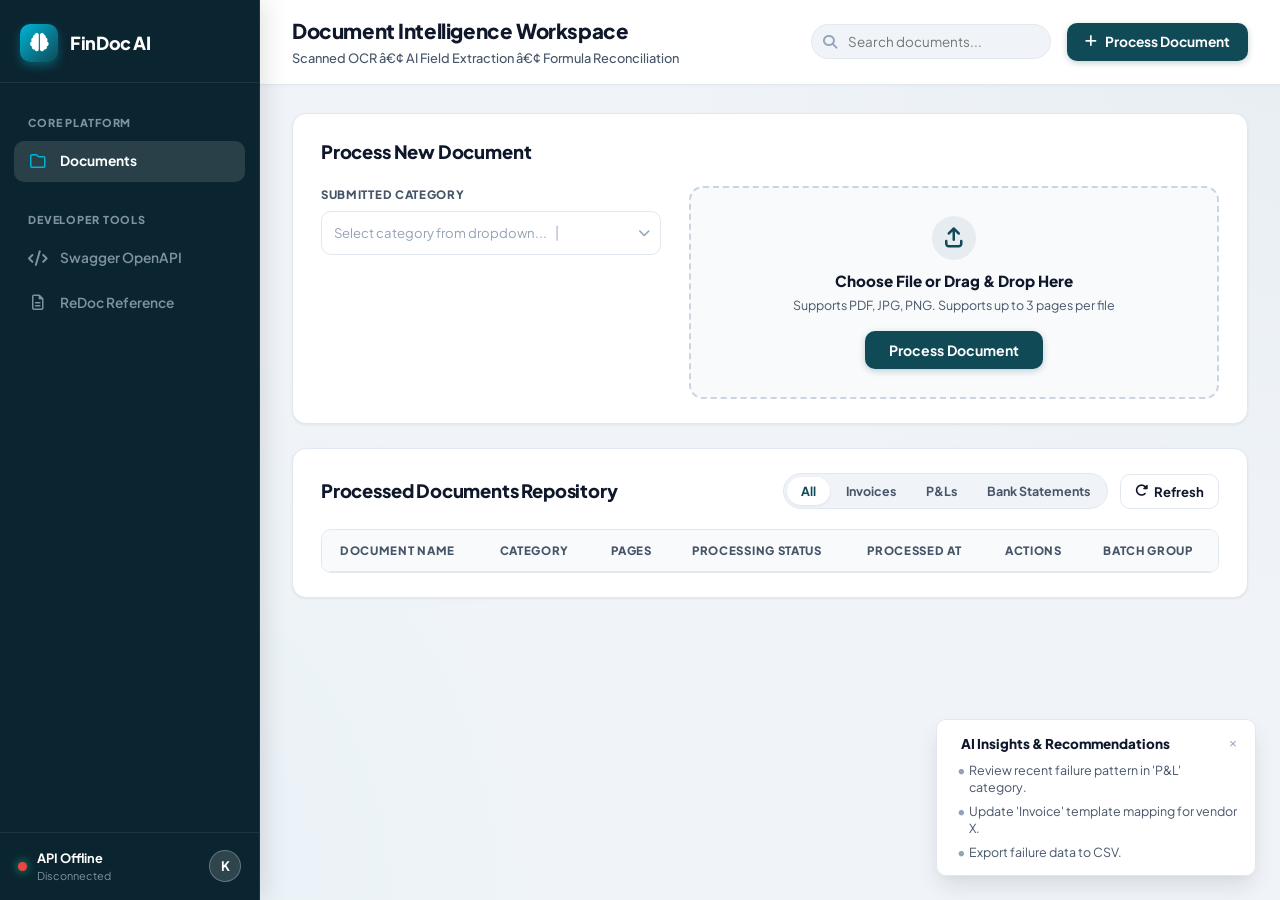
==== vercel-frontend/index.html @ 92c33982 "feat: add standalone frontend for Vercel deployment pointing to Render API" ====
<!DOCTYPE html>
<html lang="en">
<head>
  <meta charset="UTF-8">
  <meta name="viewport" content="width=device-width, initial-scale=1.0">
  <title>FinDoc AI â€” Enterprise Document Intelligence Platform</title>
  <link rel="stylesheet" href="https://cdnjs.cloudflare.com/ajax/libs/font-awesome/6.4.0/css/all.min.css">
  <link rel="stylesheet" href="css/styles.css">
</head>
<body>

  <!-- Left Navigation Sidebar -->
  <aside class="app-sidebar">
    <div class="sidebar-brand">
      <div class="brand-icon">
        <i class="fa-solid fa-brain"></i>
      </div>
      <div>
        <div class="brand-title">FinDoc AI</div>
      </div>
    </div>

    <nav class="sidebar-nav">
      <div class="nav-label">CORE PLATFORM</div>
      <a href="/" class="nav-item-link active">
        <i class="fa-regular fa-folder"></i>
        <span>Documents</span>
      </a>

      <div class="nav-label mt-4">DEVELOPER TOOLS</div>
      <a href="https://findoc-ai-2c11.onrender.com/docs" target="_blank" class="nav-item-link">
        <i class="fa-solid fa-code"></i>
        <span>Swagger OpenAPI</span>
      </a>
      <a href="https://findoc-ai-2c11.onrender.com/redoc" target="_blank" class="nav-item-link">
        <i class="fa-regular fa-file-lines"></i>
        <span>ReDoc Reference</span>
      </a>
    </nav>

    <div class="sidebar-footer">
      <div class="system-status-card" id="system-health-box">
        <div class="status-dot" id="health-dot"></div>
        <div>
          <div class="status-text" id="health-status-text">API Online</div>
          <div class="status-sub" id="health-latency">API Online â€¢ Ping 9ms</div>
        </div>
      </div>
      <div class="user-avatar-pill">K</div>
    </div>
  </aside>

  <!-- Main Content Workspace -->
  <main class="app-main">
    <!-- Top Bar -->
    <header class="app-topbar">
      <div class="topbar-title">
        <h1>Document Intelligence Workspace</h1>
        <p>Scanned OCR â€¢ AI Field Extraction â€¢ Formula Reconciliation</p>
      </div>

      <div class="topbar-actions">
        <div class="search-wrapper">
          <i class="fa-solid fa-magnifying-glass search-icon"></i>
          <input type="text" class="search-input" id="global-search-input" placeholder="Search documents...">
        </div>

        <a href="#process-form-section" class="btn-primary-custom">
          <i class="fa-solid fa-plus"></i>
          <span>Process Document</span>
        </a>
      </div>
    </header>

    <!-- Content Body -->
    <div class="app-content">

      <!-- Process New Document Section (Two-Column Card) -->
      <section class="process-document-card" id="process-form-section">
        <h3 class="card-title-lg">Process New Document</h3>

        <form id="upload-form">
          <div class="process-grid-two-col">
            
            <!-- Left: Fully Interactive Submitted Category Selection -->
            <div class="category-select-col">
              <label class="col-label">SUBMITTED CATEGORY</label>
              
              <!-- Interactive Selected Tags Box (Click box to open dropdown, click X to remove) -->
              <div class="category-tags-box" id="category-tags-display" onclick="toggleCategoryDropdown(event)">
                <div id="chips-container" style="display: flex; flex-wrap: wrap; gap: 6px; align-items: center;">
                  <!-- Dynamic chips will render here -->
                </div>
                <span class="tags-box-cursor">|</span>
                <span class="tags-box-caret" id="tags-caret"><i class="fa-solid fa-chevron-down"></i></span>
              </div>

              <!-- Category Options Dropdown Menu -->
              <div class="category-dropdown-container" id="category-dropdown" style="display: none;">
                <div class="category-option-item" data-val="invoice" onclick="onCategoryOptionClick('invoice', 'Invoice', event)">
                  <span>Invoice</span>
                </div>
                <div class="category-option-item" data-val="receipt" onclick="onCategoryOptionClick('receipt', 'Receipt', event)">
                  <span>Receipt</span>
                </div>
                <div class="category-option-item" data-val="po" onclick="onCategoryOptionClick('po', 'PO', event)">
                  <span>PO (Purchase Order)</span>
                </div>
                <div class="category-option-item" data-val="balance_sheet" onclick="onCategoryOptionClick('balance_sheet', 'Balance Sheet', event)">
                  <span>Balance Sheet</span>
                </div>
                <div class="category-option-item" data-val="profit_and_loss" onclick="onCategoryOptionClick('profit_and_loss', 'Profit & Loss', event)">
                  <span>Profit & Loss</span>
                </div>
                <div class="category-option-item" data-val="cash_flow_statement" onclick="onCategoryOptionClick('cash_flow_statement', 'Cash Flow', event)">
                  <span>Cash Flow Statement</span>
                </div>
                <div class="category-option-item" data-val="other" onclick="onCategoryOptionClick('other', 'Other', event)">
                  <span>Other</span>
                </div>
              </div>

              <input type="hidden" id="selected-document-type" name="document_type" value="invoice">
            </div>

            <!-- Right: Drop Zone and Action -->
            <div class="drop-zone-col">
              <div class="enterprise-drop-zone" id="drop-zone">
                <div class="drop-icon-wrapper">
                  <i class="fa-solid fa-arrow-up-from-bracket"></i>
                </div>
                <div class="drop-primary-text">Choose File or Drag & Drop Here</div>
                <div class="drop-secondary-text">Supports PDF, JPG, PNG. Supports up to 3 pages per file</div>
                
                <button type="submit" class="process-action-btn" id="process-submit-btn">
                  <span>Process Document</span>
                </button>
              </div>

              <input type="file" id="file-input" style="display:none;" accept=".pdf,.jpg,.jpeg,.png">

              <div id="file-selected-info" style="display:none; margin-top: 8px;">
                <span class="file-selected-pill">
                  <i class="fa-solid fa-file-circle-check"></i>
                  <span id="file-name-text"></span>
                </span>
              </div>
            </div>

          </div>
        </form>

        <!-- Notification Alert Box -->
        <div id="alert-container"></div>

        <!-- Processing Loader Box -->
        <div class="processing-box" id="processing-box" style="display: none;">
          <div class="spinner-custom"></div>
          <div>
            <div class="processing-title">Processing Document via Backend Pipeline...</div>
            <small style="font-size: 0.78rem; color: var(--primary); opacity: 0.85;">Executing PyMuPDF/EasyOCR, AI Extraction (Gemini & Grok) & Formula Reconciliation</small>
          </div>
        </div>
      </section>

      <!-- Processed Documents Repository Section -->
      <section class="documents-panel" id="documents-panel-section">
        <div class="panel-header">
          <div class="panel-title">
            <h2>Processed Documents Repository</h2>
          </div>

          <div style="display: flex; align-items: center; gap: 12px; flex-wrap: wrap;">
            <!-- Category Filter Tabs -->
            <div class="filter-tabs">
              <button class="filter-pill active" onclick="filterCategory('all', this)">All</button>
              <button class="filter-pill" onclick="filterCategory('invoice', this)">Invoices</button>
              <button class="filter-pill" onclick="filterCategory('profit_and_loss', this)">P&Ls</button>
              <button class="filter-pill" onclick="filterCategory('balance_sheet', this)">Bank Statements</button>
            </div>

            <button class="btn-outline-custom" onclick="loadDashboardData()">
              <i class="fa-solid fa-rotate-right"></i> Refresh
            </button>
          </div>
        </div>

        <!-- Documents Table -->
        <div class="data-table-container">
          <table class="custom-table">
            <thead>
              <tr>
                <th>DOCUMENT NAME</th>
                <th>CATEGORY</th>
                <th>PAGES</th>
                <th>PROCESSING STATUS</th>
                <th>PROCESSED AT</th>
                <th>ACTIONS</th>
                <th>BATCH GROUP</th>
              </tr>
            </thead>
            <tbody id="dashboard-table-body">
              <!-- Populated dynamically via GET /api/v1/documents -->
            </tbody>
          </table>
        </div>
      </section>

    </div>
  </main>

  <!-- Floating AI Insights & Recommendations Card -->
  <div class="ai-insights-widget" id="ai-insights-card">
    <div class="insights-header">
      <div class="insights-title">
        <i class="fa-solid fa-sparkles"></i>
        <span>AI Insights & Recommendations</span>
      </div>
      <button onclick="document.getElementById('ai-insights-card').style.display='none'" style="background:none; border:none; color: var(--text-subtle); cursor: pointer; font-size: 0.85rem;">&times;</button>
    </div>
    <ul class="insights-list">
      <li>Review recent failure pattern in 'P&L' category.</li>
      <li>Update 'Invoice' template mapping for vendor X.</li>
      <li>Export failure data to CSV.</li>
    </ul>
  </div>

  <script src="js/dashboard.js"></script>
</body>
</html>
---- vercel-frontend/css/styles.css ----
/* ==========================================================================
   FINDOC AI — ENTERPRISE FINANCIAL DOCUMENT INTELLIGENCE PLATFORM
   Custom Enterprise Fintech Theme matching FinDoc AI Design System
   ========================================================================== */

@import url('https://fonts.googleapis.com/css2?family=Plus+Jakarta+Sans:wght@400;500;600;700;800&family=Inter:wght@400;500;600;700;800&family=JetBrains+Mono:wght@400;500;600&display=swap');

:root {
  /* Brand Teal Palette */
  --primary: #0f4a56;
  --primary-hover: #0a353e;
  --primary-light: #e6f3f5;
  --primary-border: #b8dbe0;
  --accent-cyan: #00B4D8;
  --accent-teal: #2DD4BF;

  /* App Backgrounds */
  --bg-app: #F0F4F8;
  --bg-card: #FFFFFF;
  --bg-sidebar: #0b2530;
  --bg-sidebar-active: rgba(255, 255, 255, 0.12);
  --bg-sidebar-hover: rgba(255, 255, 255, 0.07);
  
  --border-color: #E2E8F0;
  --border-subtle: #EDF2F7;
  --border-sidebar: rgba(255, 255, 255, 0.08);

  /* Typography */
  --text-main: #0F172A;
  --text-muted: #475569;
  --text-subtle: #94A3B8;
  --text-sidebar: #E2E8F0;
  --text-sidebar-muted: #7E92A2;

  /* Status Tokens */
  --status-pass-text: #15803D;
  --status-pass-bg: #DCFCE7;
  --status-pass-border: #BBF7D0;

  --status-fail-text: #B91C1C;
  --status-fail-bg: #FEE2E2;
  --status-fail-border: #FECACA;

  --status-proc-text: #B45309;
  --status-proc-bg: #FEF3C7;
  --status-proc-border: #FDE68A;

  --status-na-text: #475569;
  --status-na-bg: #F1F5F9;
  --status-na-border: #E2E8F0;

  /* Shadows */
  --shadow-xs: 0 1px 2px 0 rgba(0, 0, 0, 0.03);
  --shadow-sm: 0 1px 3px 0 rgba(15, 23, 42, 0.06), 0 1px 2px -1px rgba(15, 23, 42, 0.04);
  --shadow-md: 0 4px 12px -2px rgba(15, 23, 42, 0.08), 0 2px 6px -2px rgba(15, 23, 42, 0.04);
  --shadow-lg: 0 12px 24px -4px rgba(15, 23, 42, 0.12), 0 4px 8px -2px rgba(15, 23, 42, 0.04);

  /* Radii */
  --radius-sm: 6px;
  --radius-md: 10px;
  --radius-lg: 14px;
  --radius-xl: 18px;
}

/* Base Reset */
* {
  box-sizing: border-box;
  margin: 0;
  padding: 0;
}

html, body {
  height: 100%;
}

body {
  font-family: 'Plus Jakarta Sans', 'Inter', -apple-system, BlinkMacSystemFont, sans-serif;
  background-color: var(--bg-app);
  background-image: 
    radial-gradient(circle at 100% 0%, rgba(15, 74, 86, 0.04) 0%, transparent 40%),
    radial-gradient(circle at 0% 100%, rgba(0, 180, 216, 0.04) 0%, transparent 40%);
  color: var(--text-main);
  line-height: 1.5;
  -webkit-font-smoothing: antialiased;
  display: flex;
}

/* -------------------------------------------------------------
   LEFT SIDEBAR (Deep Teal Enterprise)
   ------------------------------------------------------------- */
.app-sidebar {
  width: 260px;
  background: var(--bg-sidebar);
  border-right: 1px solid var(--border-sidebar);
  display: flex;
  flex-direction: column;
  height: 100vh;
  position: fixed;
  top: 0;
  left: 0;
  z-index: 100;
  box-shadow: 4px 0 24px rgba(0, 0, 0, 0.12);
}

.sidebar-brand {
  padding: 24px 20px 20px 20px;
  display: flex;
  align-items: center;
  gap: 12px;
  border-bottom: 1px solid var(--border-sidebar);
}

.brand-icon {
  width: 38px;
  height: 38px;
  background: linear-gradient(135deg, #00B4D8, #0f4a56);
  border-radius: var(--radius-md);
  display: flex;
  align-items: center;
  justify-content: center;
  color: white;
  font-size: 1.15rem;
  box-shadow: 0 4px 10px rgba(0, 180, 216, 0.35);
}

.brand-title {
  font-weight: 800;
  font-size: 1.12rem;
  color: #FFFFFF;
  letter-spacing: -0.02em;
  display: flex;
  align-items: center;
  gap: 6px;
}

.brand-version {
  display: inline-block;
  font-size: 0.62rem;
  font-weight: 800;
  background: rgba(255, 255, 255, 0.1);
  border: 1px solid rgba(255, 255, 255, 0.18);
  color: #94A3B8;
  padding: 2px 8px;
  border-radius: 99px;
  text-transform: uppercase;
  letter-spacing: 0.06em;
  margin-top: 3px;
}

.sidebar-nav {
  padding: 20px 14px;
  display: flex;
  flex-direction: column;
  gap: 4px;
  flex-grow: 1;
  overflow-y: auto;
}

.nav-label {
  font-size: 0.68rem;
  font-weight: 800;
  text-transform: uppercase;
  color: var(--text-sidebar-muted);
  padding: 12px 14px 6px 14px;
  letter-spacing: 0.08em;
}

.nav-label.mt-4 {
  margin-top: 14px;
}

.nav-item-link {
  display: flex;
  align-items: center;
  gap: 12px;
  padding: 10px 14px;
  border-radius: var(--radius-md);
  color: var(--text-sidebar-muted);
  text-decoration: none;
  font-weight: 600;
  font-size: 0.86rem;
  transition: all 0.18s ease;
  position: relative;
  cursor: pointer;
}

.nav-item-link i {
  font-size: 0.98rem;
  width: 20px;
  text-align: center;
  color: var(--text-sidebar-muted);
  transition: color 0.18s ease;
}

.nav-item-link:hover {
  background: var(--bg-sidebar-hover);
  color: #FFFFFF;
}

.nav-item-link:hover i {
  color: #FFFFFF;
}

.nav-item-link.active {
  background: var(--bg-sidebar-active);
  color: #FFFFFF;
  font-weight: 700;
}

.nav-item-link.active i {
  color: var(--accent-cyan);
}

.nav-item-subtext {
  display: block;
  font-size: 0.68rem;
  color: var(--text-sidebar-muted);
  font-weight: 400;
  margin-top: 1px;
}

.sidebar-footer {
  padding: 16px 18px;
  border-top: 1px solid var(--border-sidebar);
  display: flex;
  align-items: center;
  justify-content: space-between;
  gap: 12px;
}

.system-status-card {
  display: flex;
  align-items: center;
  gap: 10px;
}

.status-dot {
  width: 9px;
  height: 9px;
  border-radius: 50%;
  background: #10B981;
  box-shadow: 0 0 10px #10B981;
  animation: pulse-dot 2s infinite;
}

@keyframes pulse-dot {
  0% { transform: scale(0.95); box-shadow: 0 0 0 0 rgba(16, 185, 129, 0.6); }
  70% { transform: scale(1); box-shadow: 0 0 0 6px rgba(16, 185, 129, 0); }
  100% { transform: scale(0.95); box-shadow: 0 0 0 0 rgba(16, 185, 129, 0); }
}

.status-text {
  font-size: 0.8rem;
  font-weight: 700;
  color: #FFFFFF;
}

.status-sub {
  font-size: 0.68rem;
  color: var(--text-sidebar-muted);
}

.user-avatar-pill {
  width: 32px;
  height: 32px;
  border-radius: 50%;
  background: rgba(255, 255, 255, 0.15);
  border: 1px solid rgba(255, 255, 255, 0.25);
  color: #FFFFFF;
  display: flex;
  align-items: center;
  justify-content: center;
  font-size: 0.82rem;
  font-weight: 700;
}

/* -------------------------------------------------------------
   MAIN CONTENT AREA
   ------------------------------------------------------------- */
.app-main {
  margin-left: 260px;
  flex-grow: 1;
  display: flex;
  flex-direction: column;
  min-height: 100vh;
  position: relative;
}

/* Top Bar */
.app-topbar {
  background: #FFFFFF;
  border-bottom: 1px solid var(--border-color);
  padding: 16px 32px;
  display: flex;
  align-items: center;
  justify-content: space-between;
  position: sticky;
  top: 0;
  z-index: 50;
  box-shadow: 0 1px 4px rgba(0,0,0,0.03);
}

.topbar-title h1 {
  font-size: 1.28rem;
  font-weight: 800;
  color: var(--text-main);
  letter-spacing: -0.02em;
}

.topbar-title p {
  font-size: 0.8rem;
  color: var(--text-muted);
  margin-top: 2px;
  font-weight: 500;
}

.topbar-actions {
  display: flex;
  align-items: center;
  gap: 16px;
}

.search-wrapper {
  position: relative;
}

.search-icon {
  position: absolute;
  left: 12px;
  top: 50%;
  transform: translateY(-50%);
  color: var(--text-subtle);
  font-size: 0.88rem;
}

.search-input {
  background: var(--bg-app);
  border: 1px solid var(--border-color);
  border-radius: 99px;
  padding: 8px 16px 8px 36px;
  font-size: 0.84rem;
  font-family: inherit;
  color: var(--text-main);
  width: 240px;
  transition: all 0.2s ease;
}

.search-input:focus {
  outline: none;
  border-color: var(--primary);
  background: #FFFFFF;
  box-shadow: 0 0 0 3px rgba(15, 74, 86, 0.1);
  width: 290px;
}

.notif-wrapper {
  position: relative;
}

.topbar-icon-btn {
  width: 38px;
  height: 38px;
  border-radius: 50%;
  border: 1px solid var(--border-color);
  background: #FFFFFF;
  color: var(--text-muted);
  display: flex;
  align-items: center;
  justify-content: center;
  cursor: pointer;
  position: relative;
  transition: all 0.15s ease;
}

.topbar-icon-btn:hover {
  background: var(--bg-app);
  color: var(--text-main);
}

.notif-badge {
  width: 8px;
  height: 8px;
  background: #EF4444;
  border-radius: 50%;
  position: absolute;
  top: 8px;
  right: 9px;
  border: 1.5px solid #FFFFFF;
}

/* Notifications Dropdown Menu */
.notifications-dropdown {
  position: absolute;
  top: calc(100% + 10px);
  right: 0;
  width: 330px;
  background: #FFFFFF;
  border: 1px solid var(--border-color);
  border-radius: var(--radius-lg);
  box-shadow: 0 12px 30px rgba(0, 0, 0, 0.12);
  z-index: 1000;
  display: none;
  overflow: hidden;
  animation: dropdown-fade 0.18s ease-out;
}

@keyframes dropdown-fade {
  from { opacity: 0; transform: translateY(-6px); }
  to { opacity: 1; transform: translateY(0); }
}

.notif-header {
  padding: 14px 16px;
  background: #F8FAFC;
  border-bottom: 1px solid var(--border-color);
  display: flex;
  align-items: center;
  justify-content: space-between;
}

.notif-header h4 {
  font-size: 0.88rem;
  font-weight: 800;
  color: var(--text-main);
  margin: 0;
  display: flex;
  align-items: center;
  gap: 8px;
}

.notif-clear-btn {
  font-size: 0.72rem;
  font-weight: 700;
  color: var(--primary);
  background: none;
  border: none;
  cursor: pointer;
}

.notif-clear-btn:hover {
  text-decoration: underline;
}

.notif-list {
  max-height: 280px;
  overflow-y: auto;
  list-style: none;
  padding: 0;
  margin: 0;
}

.notif-item {
  padding: 12px 16px;
  border-bottom: 1px solid var(--border-subtle);
  display: flex;
  gap: 12px;
  align-items: flex-start;
  transition: background 0.15s ease;
}

.notif-item:hover {
  background: #F8FAFC;
}

.notif-item-icon {
  width: 28px;
  height: 28px;
  border-radius: 50%;
  display: flex;
  align-items: center;
  justify-content: center;
  font-size: 0.8rem;
  flex-shrink: 0;
  margin-top: 2px;
}

.notif-item-icon.green { background: #DCFCE7; color: #15803D; }
.notif-item-icon.blue { background: #E0F2FE; color: #0369A1; }
.notif-item-icon.amber { background: #FEF3C7; color: #B45309; }

.notif-item-content h5 {
  font-size: 0.8rem;
  font-weight: 700;
  color: var(--text-main);
  margin: 0 0 2px 0;
}

.notif-item-content p {
  font-size: 0.73rem;
  color: var(--text-muted);
  margin: 0 0 4px 0;
  line-height: 1.35;
}

.notif-item-time {
  font-size: 0.68rem;
  color: var(--text-subtle);
}

.btn-primary-custom {
  background: var(--primary);
  color: #FFFFFF;
  border: none;
  border-radius: var(--radius-md);
  padding: 9px 18px;
  font-size: 0.86rem;
  font-weight: 700;
  font-family: inherit;
  cursor: pointer;
  display: inline-flex;
  align-items: center;
  gap: 8px;
  text-decoration: none;
  box-shadow: 0 2px 6px rgba(15, 74, 86, 0.25);
  transition: all 0.2s ease;
}

.btn-primary-custom:hover {
  background: var(--primary-hover);
  transform: translateY(-1px);
  box-shadow: 0 4px 10px rgba(15, 74, 86, 0.32);
}

.btn-primary-custom:active {
  transform: translateY(0);
}

.btn-outline-custom {
  background: #FFFFFF;
  border: 1px solid var(--border-color);
  color: var(--text-main);
  border-radius: var(--radius-md);
  padding: 8px 14px;
  font-size: 0.82rem;
  font-weight: 700;
  font-family: inherit;
  cursor: pointer;
  display: inline-flex;
  align-items: center;
  gap: 6px;
  text-decoration: none;
  transition: all 0.15s ease;
}

.btn-outline-custom:hover {
  background: var(--bg-app);
  border-color: #CBD5E1;
}

/* App Content Area */
.app-content {
  padding: 28px 32px;
  display: flex;
  flex-direction: column;
  gap: 24px;
  flex-grow: 1;
}

/* -------------------------------------------------------------
   PROCESS NEW DOCUMENT CARD (Two-Column Layout)
   ------------------------------------------------------------- */
.process-document-card {
  background: var(--bg-card);
  border: 1px solid var(--border-color);
  border-radius: var(--radius-lg);
  padding: 24px 28px;
  box-shadow: var(--shadow-sm);
}

.card-title-lg {
  font-size: 1.15rem;
  font-weight: 800;
  color: var(--text-main);
  letter-spacing: -0.01em;
  margin-bottom: 20px;
}

.process-grid-two-col {
  display: grid;
  grid-template-columns: 340px 1fr;
  gap: 28px;
  align-items: stretch;
}

@media (max-width: 980px) {
  .process-grid-two-col {
    grid-template-columns: 1fr;
  }
}

/* Left Column: Category Tags Box */
.category-select-col {
  display: flex;
  flex-direction: column;
}

.col-label {
  font-size: 0.72rem;
  font-weight: 800;
  text-transform: uppercase;
  color: var(--text-muted);
  letter-spacing: 0.06em;
  margin-bottom: 8px;
}

.category-tags-box {
  background: #FFFFFF;
  border: 1px solid var(--border-color);
  border-radius: var(--radius-md);
  padding: 6px 10px;
  display: flex;
  flex-wrap: wrap;
  gap: 6px;
  align-items: center;
  min-height: 44px;
  margin-bottom: 8px;
  cursor: pointer;
  position: relative;
  transition: all 0.15s ease;
}

.category-tags-box:hover,
.category-tags-box:focus-within {
  border-color: var(--primary);
  box-shadow: 0 0 0 2px rgba(15, 74, 86, 0.1);
}

.category-chip {
  background: var(--bg-app);
  border: 1px solid #CBD5E1;
  color: var(--text-main);
  font-size: 0.78rem;
  font-weight: 700;
  padding: 4px 8px;
  border-radius: 6px;
  display: inline-flex;
  align-items: center;
  gap: 6px;
  transition: all 0.15s ease;
  user-select: none;
}

.category-chip.primary-selected {
  background: rgba(15, 74, 86, 0.1);
  border-color: var(--primary);
  color: var(--primary);
}

.category-chip .chip-close {
  display: inline-flex;
  align-items: center;
  justify-content: center;
  width: 15px;
  height: 15px;
  border-radius: 50%;
  font-size: 0.75rem;
  line-height: 1;
  color: var(--text-muted);
  cursor: pointer;
  transition: all 0.15s ease;
}

.category-chip .chip-close:hover {
  background: #FEE2E2;
  color: #B91C1C;
}

.tags-box-cursor {
  display: inline-block;
  color: var(--text-subtle);
  font-weight: 300;
  font-size: 0.9rem;
  animation: blink 1s infinite;
}

@keyframes blink {
  0%, 100% { opacity: 1; }
  50% { opacity: 0; }
}

.tags-box-caret {
  margin-left: auto;
  color: var(--text-subtle);
  font-size: 0.75rem;
  padding-left: 6px;
  transition: transform 0.2s ease;
}

.tags-box-caret.open {
  transform: rotate(180deg);
}

.category-dropdown-container {
  background: #FFFFFF;
  border: 1px solid var(--border-color);
  border-radius: var(--radius-md);
  padding: 6px;
  display: flex;
  flex-direction: column;
  gap: 3px;
  max-height: 180px;
  overflow-y: auto;
  box-shadow: 0 4px 12px rgba(0, 0, 0, 0.08);
}

.category-option-item {
  padding: 7px 12px;
  border-radius: var(--radius-sm);
  font-size: 0.82rem;
  font-weight: 600;
  color: var(--text-main);
  cursor: pointer;
  display: flex;
  align-items: center;
  justify-content: space-between;
  transition: all 0.15s ease;
}

.category-option-item:hover {
  background: #FFFFFF;
  color: var(--primary);
  box-shadow: var(--shadow-xs);
}

.category-option-item.selected {
  background: #FFFFFF;
  color: var(--primary);
  font-weight: 700;
  border-left: 3px solid var(--primary);
}

/* Right Column: Drop Zone */
.drop-zone-col {
  display: flex;
  flex-direction: column;
}

.enterprise-drop-zone {
  background: #F8FAFC;
  border: 2px dashed #CBD5E1;
  border-radius: var(--radius-lg);
  padding: 28px 24px;
  display: flex;
  flex-direction: column;
  align-items: center;
  justify-content: center;
  text-align: center;
  cursor: pointer;
  transition: all 0.2s ease;
  min-height: 190px;
}

.enterprise-drop-zone:hover,
.enterprise-drop-zone.dragover {
  border-color: var(--primary);
  background: rgba(15, 74, 86, 0.03);
}

.drop-icon-wrapper {
  width: 44px;
  height: 44px;
  background: rgba(15, 74, 86, 0.08);
  border-radius: 50%;
  display: flex;
  align-items: center;
  justify-content: center;
  color: var(--primary);
  font-size: 1.25rem;
  margin-bottom: 10px;
}

.drop-primary-text {
  font-size: 0.95rem;
  font-weight: 800;
  color: var(--text-main);
  margin-bottom: 4px;
}

.drop-secondary-text {
  font-size: 0.78rem;
  color: var(--text-muted);
  margin-bottom: 16px;
}

.process-action-btn {
  background: var(--primary);
  color: #FFFFFF;
  border: none;
  border-radius: var(--radius-md);
  padding: 10px 24px;
  font-size: 0.88rem;
  font-weight: 700;
  font-family: inherit;
  cursor: pointer;
  display: inline-flex;
  align-items: center;
  gap: 8px;
  box-shadow: 0 2px 6px rgba(15, 74, 86, 0.25);
  transition: all 0.2s ease;
}

.process-action-btn:hover {
  background: var(--primary-hover);
  transform: translateY(-1px);
}

.file-selected-pill {
  margin-top: 10px;
  font-size: 0.8rem;
  font-weight: 700;
  color: var(--primary);
  background: var(--primary-light);
  border: 1px solid var(--primary-border);
  padding: 6px 14px;
  border-radius: 99px;
  display: inline-flex;
  align-items: center;
  gap: 6px;
}

/* Processing Spinner Box */
.processing-box {
  margin-top: 16px;
  background: var(--primary-light);
  border: 1px solid var(--primary-border);
  border-radius: var(--radius-md);
  padding: 16px 20px;
  display: flex;
  align-items: center;
  gap: 16px;
}

.spinner-custom {
  width: 24px;
  height: 24px;
  border: 3px solid rgba(15, 74, 86, 0.2);
  border-top-color: var(--primary);
  border-radius: 50%;
  animation: spin 0.8s linear infinite;
}

@keyframes spin {
  to { transform: rotate(360deg); }
}

.processing-title {
  font-size: 0.88rem;
  font-weight: 700;
  color: var(--primary);
}

/* -------------------------------------------------------------
   PROCESSED DOCUMENTS REPOSITORY TABLE
   ------------------------------------------------------------- */
.documents-panel {
  background: var(--bg-card);
  border: 1px solid var(--border-color);
  border-radius: var(--radius-lg);
  padding: 24px 28px;
  box-shadow: var(--shadow-sm);
}

.panel-header {
  display: flex;
  align-items: center;
  justify-content: space-between;
  flex-wrap: wrap;
  gap: 16px;
  margin-bottom: 20px;
}

.panel-title h2 {
  font-size: 1.15rem;
  font-weight: 800;
  color: var(--text-main);
  letter-spacing: -0.01em;
}

.filter-tabs {
  display: inline-flex;
  align-items: center;
  background: var(--bg-app);
  border: 1px solid var(--border-color);
  border-radius: 99px;
  padding: 3px;
  gap: 2px;
}

.filter-pill {
  background: transparent;
  border: none;
  border-radius: 99px;
  padding: 6px 14px;
  font-size: 0.78rem;
  font-weight: 700;
  font-family: inherit;
  color: var(--text-muted);
  cursor: pointer;
  transition: all 0.15s ease;
}

.filter-pill:hover {
  color: var(--text-main);
}

.filter-pill.active {
  background: #FFFFFF;
  color: var(--primary);
  box-shadow: 0 1px 3px rgba(0,0,0,0.08);
}

/* Custom Table */
.data-table-container {
  overflow-x: auto;
  border: 1px solid var(--border-color);
  border-radius: var(--radius-md);
}

.custom-table {
  width: 100%;
  border-collapse: collapse;
  font-size: 0.85rem;
  text-align: left;
}

.custom-table thead tr {
  background: #F8FAFC;
  border-bottom: 1px solid var(--border-color);
}

.custom-table th {
  padding: 12px 18px;
  font-size: 0.72rem;
  font-weight: 800;
  text-transform: uppercase;
  letter-spacing: 0.06em;
  color: var(--text-muted);
}

.custom-table tbody tr {
  border-bottom: 1px solid var(--border-subtle);
  transition: background-color 0.15s ease;
}

.custom-table tbody tr:hover {
  background-color: #F8FAFC;
}

.custom-table td {
  padding: 14px 18px;
  vertical-align: middle;
  color: var(--text-main);
}

.table-doc-name {
  display: flex;
  align-items: center;
  gap: 10px;
  font-weight: 700;
  color: var(--text-main);
}

.table-doc-icon {
  color: var(--primary);
  font-size: 0.95rem;
}

/* Status Badges */
.badge-status {
  display: inline-flex;
  align-items: center;
  gap: 6px;
  padding: 4px 10px;
  border-radius: 99px;
  font-size: 0.72rem;
  font-weight: 800;
  letter-spacing: 0.04em;
  text-transform: uppercase;
}

.badge-status.pass,
.badge-status.processed {
  background: var(--status-pass-bg);
  color: var(--status-pass-text);
  border: 1px solid var(--status-pass-border);
}

.badge-status.fail,
.badge-status.failed {
  background: var(--status-fail-bg);
  color: var(--status-fail-text);
  border: 1px solid var(--status-fail-border);
}

.badge-status.processing {
  background: var(--status-proc-bg);
  color: var(--status-proc-text);
  border: 1px solid var(--status-proc-border);
}

.badge-status.na {
  background: var(--status-na-bg);
  color: var(--status-na-text);
  border: 1px solid var(--status-na-border);
}

/* Table Action Buttons */
.table-action-group {
  display: flex;
  align-items: center;
  gap: 6px;
}

.table-icon-btn {
  width: 32px;
  height: 32px;
  border-radius: var(--radius-sm);
  border: 1px solid var(--border-color);
  background: #FFFFFF;
  color: var(--text-muted);
  display: inline-flex;
  align-items: center;
  justify-content: center;
  text-decoration: none;
  cursor: pointer;
  transition: all 0.15s ease;
}

.table-icon-btn:hover {
  background: var(--bg-app);
  color: var(--primary);
  border-color: #CBD5E1;
}

.batch-group-pill {
  font-size: 0.75rem;
  font-weight: 700;
  color: var(--text-muted);
  font-family: 'JetBrains Mono', monospace;
}

/* -------------------------------------------------------------
   AI INSIGHTS & RECOMMENDATIONS (Floating Bottom-Right Card)
   ------------------------------------------------------------- */
.ai-insights-widget {
  position: fixed;
  bottom: 24px;
  right: 24px;
  z-index: 1000;
  background: #FFFFFF;
  border: 1px solid var(--border-color);
  border-radius: var(--radius-md);
  padding: 14px 18px;
  width: 320px;
  box-shadow: var(--shadow-lg);
  font-size: 0.78rem;
  animation: slide-up 0.3s ease;
}

@keyframes slide-up {
  from { transform: translateY(16px); opacity: 0; }
  to { transform: translateY(0); opacity: 1; }
}

.insights-header {
  display: flex;
  align-items: center;
  justify-content: space-between;
  margin-bottom: 8px;
}

.insights-title {
  font-weight: 800;
  font-size: 0.84rem;
  color: var(--text-main);
  display: flex;
  align-items: center;
  gap: 6px;
}

.insights-title i {
  color: #F59E0B;
}

.insights-list {
  list-style: none;
  display: flex;
  flex-direction: column;
  gap: 6px;
}

.insights-list li {
  position: relative;
  padding-left: 14px;
  color: var(--text-muted);
  line-height: 1.4;
}

.insights-list li::before {
  content: '•';
  position: absolute;
  left: 2px;
  top: 0;
  color: var(--text-subtle);
  font-weight: 800;
}

/* -------------------------------------------------------------
   DOCUMENT INSPECTION META BAR & SEGMENTED TABS
   ------------------------------------------------------------- */
.inspection-meta-bar {
  background: var(--bg-card);
  border: 1px solid var(--border-color);
  border-radius: var(--radius-xl);
  padding: 20px 28px;
  display: grid;
  grid-template-columns: 2fr 1.2fr 1.2fr 1.5fr 1fr;
  gap: 20px;
  align-items: center;
  box-shadow: var(--shadow-sm);
}

@media (max-width: 980px) {
  .inspection-meta-bar {
    grid-template-columns: 1fr 1fr;
  }
}

.meta-item {
  display: flex;
  flex-direction: column;
  gap: 4px;
}

.meta-item label {
  font-size: 0.72rem;
  font-weight: 800;
  text-transform: uppercase;
  color: var(--text-muted);
  letter-spacing: 0.06em;
}

/* Premium Segmented Tab Navigation */
.tab-navigation {
  display: inline-flex;
  align-items: center;
  background: #FFFFFF;
  border: 1px solid var(--border-color);
  border-radius: var(--radius-lg);
  padding: 6px;
  gap: 8px;
  box-shadow: 0 1px 4px rgba(0, 0, 0, 0.04);
  margin-top: 4px;
  margin-bottom: 6px;
  flex-wrap: wrap;
}

.tab-btn {
  border: 1px solid transparent;
  background: transparent;
  color: var(--text-muted);
  font-size: 0.86rem;
  font-weight: 700;
  font-family: inherit;
  padding: 10px 22px;
  border-radius: var(--radius-md);
  cursor: pointer;
  display: inline-flex;
  align-items: center;
  gap: 10px;
  transition: all 0.2s cubic-bezier(0.4, 0, 0.2, 1);
  user-select: none;
}

.tab-btn i {
  font-size: 0.95rem;
  color: var(--text-subtle);
  transition: color 0.2s ease, transform 0.2s ease;
}

.tab-btn:hover {
  background: #F1F5F9;
  color: var(--text-main);
}

.tab-btn:hover i {
  color: var(--primary);
}

.tab-btn.active {
  background: var(--primary);
  color: #FFFFFF;
  border-color: var(--primary);
  box-shadow: 0 4px 12px rgba(15, 74, 86, 0.28);
}

.tab-btn.active i {
  color: #00B4D8;
  transform: scale(1.12);
}
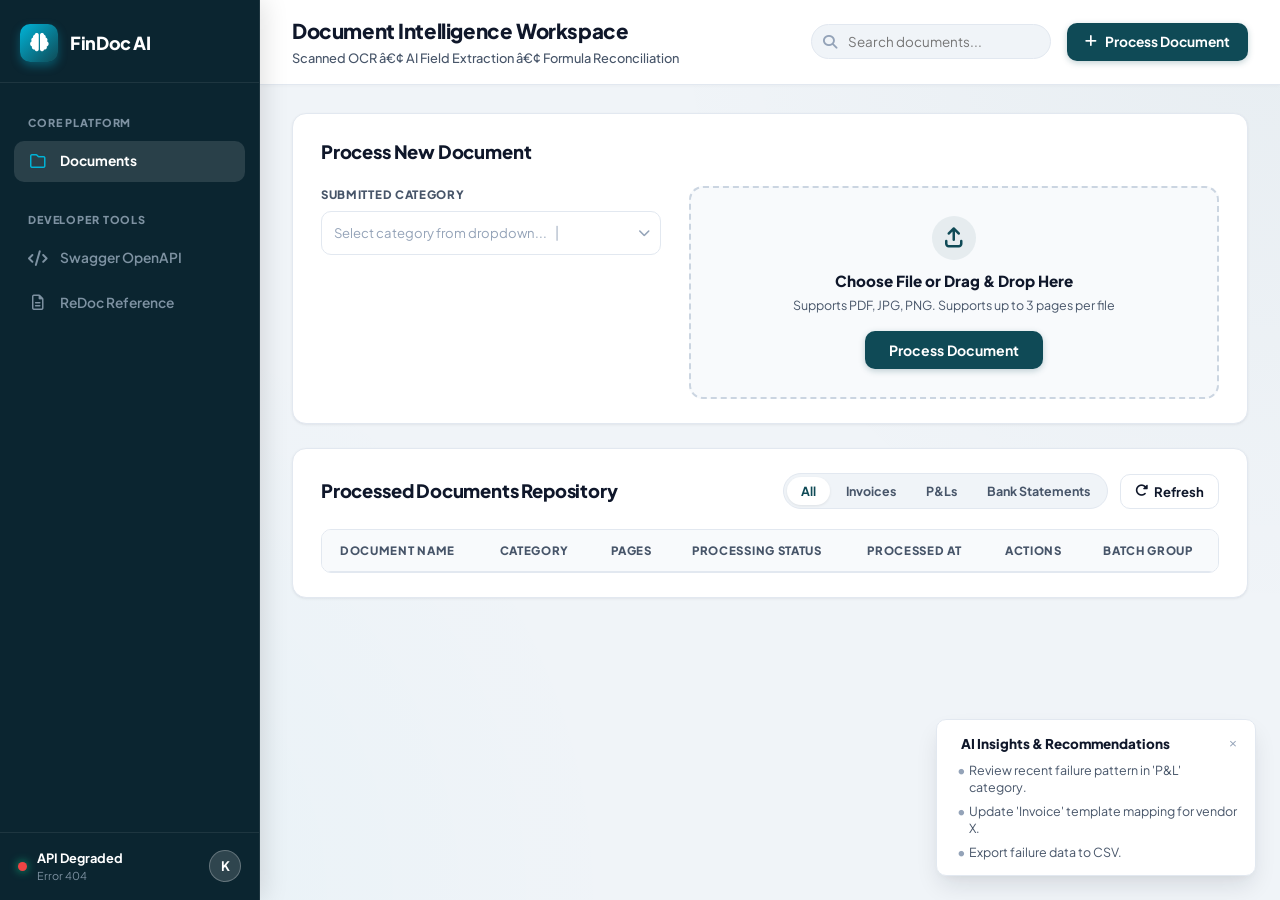
==== commit 846463d9: "ci: update Vercel proxy rewrite destination to new live Render Python backend URL" ====
--- a/vercel-frontend/index.html
+++ b/vercel-frontend/index.html
@@ -28,11 +28,11 @@
       </a>
 
       <div class="nav-label mt-4">DEVELOPER TOOLS</div>
-      <a href="https://findoc-ai-2c11.onrender.com/docs" target="_blank" class="nav-item-link">
+      <a href="https://findoc-ai-ops8.onrender.com/docs" target="_blank" class="nav-item-link">
         <i class="fa-solid fa-code"></i>
         <span>Swagger OpenAPI</span>
       </a>
-      <a href="https://findoc-ai-2c11.onrender.com/redoc" target="_blank" class="nav-item-link">
+      <a href="https://findoc-ai-ops8.onrender.com/redoc" target="_blank" class="nav-item-link">
         <i class="fa-regular fa-file-lines"></i>
         <span>ReDoc Reference</span>
       </a>
